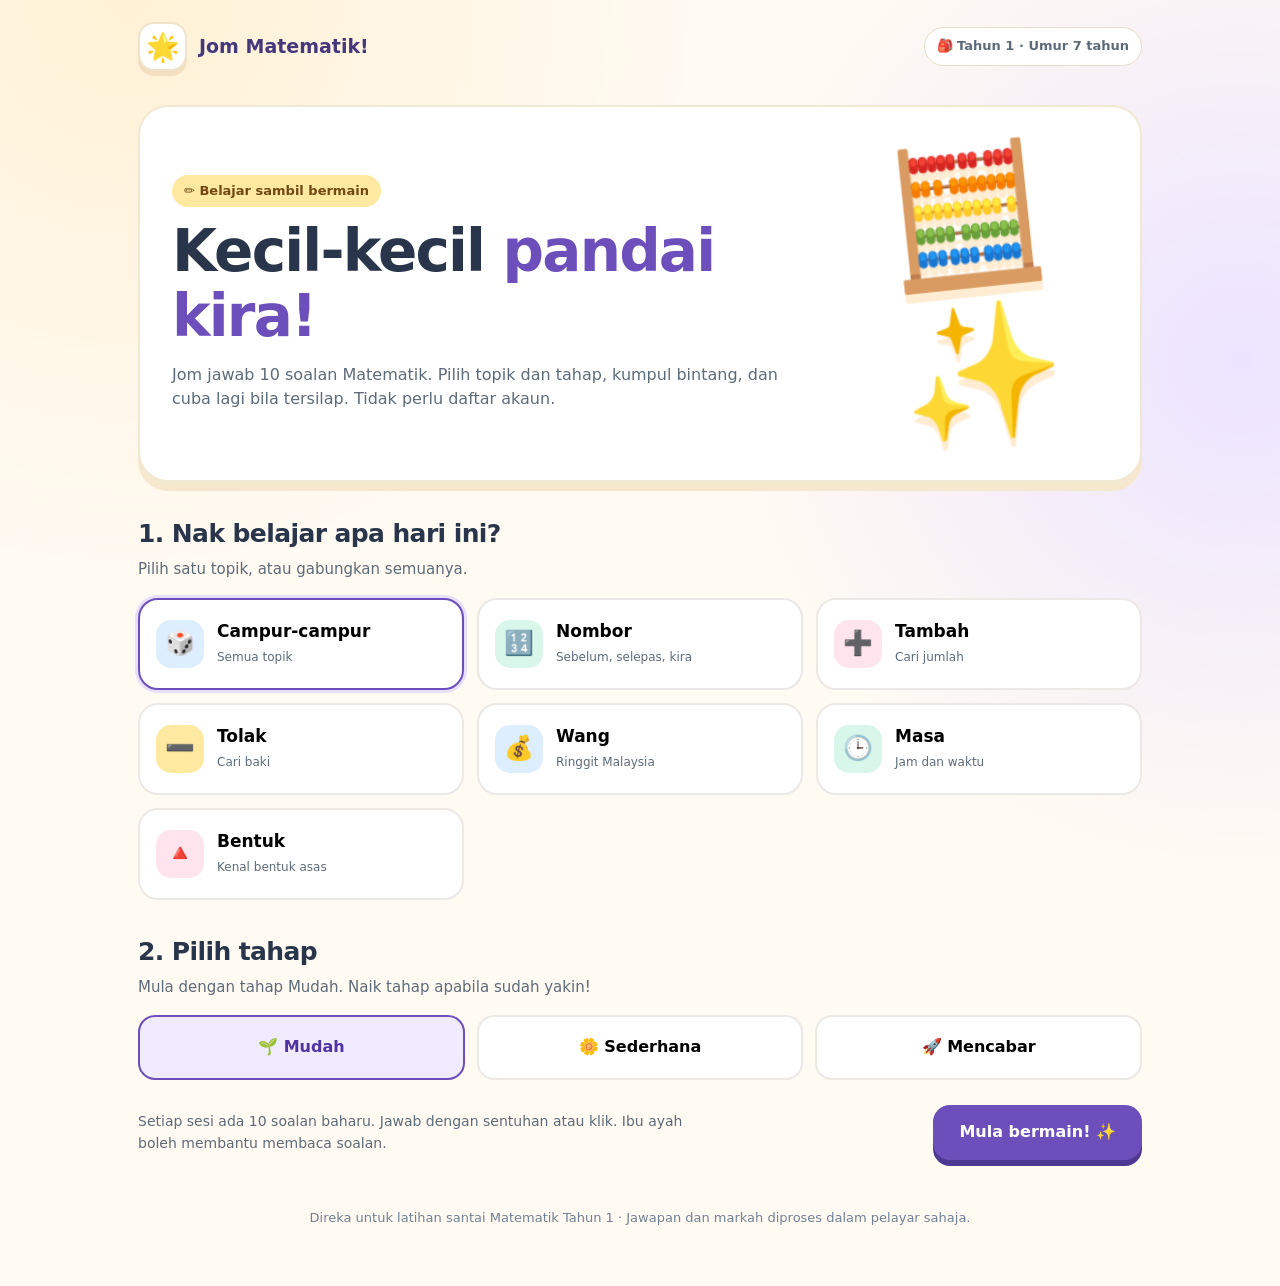
==== matematik-tahun-1/index.html @ 7fa4f987 "Add interactive Year 1 mathematics practice for age 7" ====
<!doctype html>
<html lang="ms">
<head>
  <meta charset="utf-8">
  <meta name="viewport" content="width=device-width, initial-scale=1">
  <meta name="theme-color" content="#fff8ed">
  <meta name="description" content="Latihan Matematik Tahun 1 untuk kanak-kanak 7 tahun: nombor, tambah, tolak, wang, masa dan bentuk.">
  <title>Jom Matematik! ⭐ | Latihan Tahun 1</title>
  <style>
    :root{--ink:#28354a;--muted:#5d6b79;--cream:#fffaf2;--white:#fff;--purple:#6c4fbb;--mint:#d8f6e9;--yellow:#ffe9a1;--blue:#dceeff;--pink:#ffe4ed;--orange:#ffb86b;--radius:24px}
    *{box-sizing:border-box} html{scroll-behavior:smooth} body{margin:0;background:radial-gradient(circle at 10% 0%,#fff1d5 0,transparent 33%),radial-gradient(circle at 97% 28%,#ece3ff 0,transparent 33%),var(--cream);font-family:ui-rounded,"Nunito","Trebuchet MS",system-ui,sans-serif;color:var(--ink);line-height:1.55}
    button{font:inherit;cursor:pointer}button:focus-visible{outline:4px solid #ffb747;outline-offset:3px}[hidden]{display:none!important}
    .wrap{max-width:1040px;margin:0 auto;padding:22px 18px 58px}
    header{display:flex;align-items:center;justify-content:space-between;gap:12px;margin-bottom:34px}
    .brand{display:flex;align-items:center;gap:12px;font-size:19px;font-weight:900;color:#45377b}.brand-mark{display:grid;place-items:center;background:white;border:2px solid #efe3cc;box-shadow:0 5px 0 #f3dfbd;border-radius:16px;width:49px;height:49px;font-size:27px}
    .pill{display:inline-flex;align-items:center;padding:8px 12px;border-radius:999px;background:#fff;border:1px solid #e8dcca;color:var(--muted);font-size:13px;font-weight:800}
    .hero{display:grid;grid-template-columns:1.7fr .7fr;gap:20px;align-items:center;padding:28px 32px;background:#fff;border:2px solid #f2e7d3;border-radius:30px;box-shadow:0 9px 0 #f6e8cf}
    h1,h2,h3,p{margin-top:0}h1{font-size:clamp(34px,5.5vw,58px);line-height:1.12;letter-spacing:-1.8px;margin:12px 0 14px}h1 span{color:var(--purple)}h2{font-size:25px;line-height:1.3;letter-spacing:-.6px;margin-bottom:8px}p{color:var(--muted);margin-bottom:0}
    .eyebrow{display:inline-block;background:var(--yellow);padding:6px 12px;border-radius:999px;font-weight:900;color:#714812;font-size:13px}
    .hero-art{font-size:clamp(75px,12vw,132px);text-align:center;transform:rotate(-6deg);filter:drop-shadow(0 9px 0 #ffecd2);line-height:1.2}
    .section{margin-top:36px}.section-desc{margin:0 0 16px;font-size:15px}
    .topic-grid{display:grid;grid-template-columns:repeat(3,1fr);gap:13px}
    .topic{display:flex;align-items:center;gap:13px;text-align:left;border:2px solid #ece8e6;border-radius:20px;background:#fff;padding:17px 16px;min-height:92px;transition:transform .15s,border-color .15s,box-shadow .15s}
    .topic:hover{transform:translateY(-2px)}.topic[aria-pressed=true]{border-color:var(--purple);box-shadow:0 0 0 3px #e8defd}
    .topic-icon{display:grid;place-items:center;flex:0 0 48px;height:48px;border-radius:15px;background:var(--blue);font-size:24px}
    .topic:nth-child(2) .topic-icon,.topic:nth-child(6) .topic-icon{background:var(--mint)}.topic:nth-child(3) .topic-icon,.topic:nth-child(7) .topic-icon{background:var(--pink)}.topic:nth-child(4) .topic-icon{background:var(--yellow)}
    .topic strong{display:block;font-size:17px}.topic small{color:var(--muted);font-size:12px}
    .level-grid{display:grid;grid-template-columns:repeat(3,1fr);gap:12px}
    .level{padding:17px 12px;background:#fff;border-radius:17px;border:2px solid #ece8e6;text-align:center;font-weight:850;min-height:65px}
    .level[aria-pressed=true]{border-color:var(--purple);background:#f1ebff;color:#5033a2}
    .cta{border:0;color:#fff;background:var(--purple);font-weight:900;border-radius:17px;padding:15px 26px;min-height:55px;box-shadow:0 6px 0 #4e3693;transition:transform .1s,box-shadow .1s}
    .cta:hover{filter:brightness(1.07)}.cta:active{transform:translateY(4px);box-shadow:0 2px 0 #4e3693}
    .start-area{display:flex;align-items:center;justify-content:space-between;gap:16px;margin-top:25px}.start-area p{max-width:560px;font-size:14px}
    .game-card{max-width:770px;margin:25px auto 0;background:white;border:2px solid #f1e2c8;border-radius:30px;padding:25px;box-shadow:0 8px 0 #f4e4c6}
    .game-head{display:flex;justify-content:space-between;align-items:center;gap:10px;margin-bottom:16px;font-size:15px;font-weight:900}
    .progress{width:100%;height:16px;background:#f1eaf8;border-radius:100px;overflow:hidden}.progress>div{height:100%;width:0;background:linear-gradient(90deg,#85dcb9,#7d66ce);transition:width .3s}
    .question{margin:26px 0 10px;text-align:center;font-size:clamp(26px,4.5vw,38px);font-weight:950;line-height:1.33;letter-spacing:-.5px}
    .visual{display:flex;justify-content:center;align-items:center;min-height:12px;margin:5px auto 12px;text-align:center;font-size:36px;line-height:1.3;max-width:470px;flex-wrap:wrap;gap:4px}
    .visual svg{max-width:170px;width:100%;height:135px}.visual .dotgroup{max-width:300px;font-size:30px;letter-spacing:4px}
    .choices{display:grid;grid-template-columns:repeat(2,1fr);gap:12px;margin-top:22px}
    .answer{border:2px solid #e5e0ea;background:#faf8ff;border-radius:19px;min-height:82px;font-size:clamp(20px,3.3vw,27px);font-weight:900;color:#342d52;transition:background .15s,transform .15s}
    .answer:hover:not(:disabled){transform:translateY(-2px);border-color:#a18ad9;background:#f2eaff}
    .answer.good{border-color:#36b386;background:#dcf8e9;color:#126848}.answer.bad{border-color:#e59da1;background:#ffe6e8;color:#9b2d46}.answer:disabled{cursor:default}
    .feedback{min-height:44px;padding:13px 16px;border-radius:14px;text-align:center;font-weight:900;margin-top:18px;background:#f5f1ff;color:#5139a0}
    .feedback.ok{background:#e0f8ed;color:#176b48}.feedback.retry{background:#fff0d9;color:#925512}
    .action-row{display:flex;gap:12px;align-items:center;justify-content:space-between;margin-top:16px;flex-wrap:wrap}
    .secondary{border:2px solid #d9d1e7;border-radius:14px;color:#55458b;background:#fff;font-weight:900;padding:12px 17px;min-height:50px}
    .secondary:hover{background:#f5efff}.soft-note{margin-top:25px;text-align:center;font-size:13px;color:#687487}
    .results{text-align:center;padding:25px 5px 13px}.result-emoji{font-size:75px}.results h2{font-size:36px;margin-top:10px}.score{font-size:24px;font-weight:950;color:#5036a0;margin:10px 0 15px}
    .result-buttons{display:flex;justify-content:center;gap:12px;flex-wrap:wrap;margin-top:25px}
    footer{text-align:center;margin-top:48px;color:#718094;font-size:13px}
    @media(max-width:700px){.wrap{padding:14px 14px 45px}header{margin-bottom:22px}.hero{grid-template-columns:1fr;padding:25px 22px}.hero-art{display:none}.topic-grid{grid-template-columns:repeat(2,1fr)}.topic{gap:9px;min-height:79px;padding:12px 10px}.topic-icon{flex-basis:39px;height:39px;font-size:22px}.topic strong{font-size:15px}.topic small{font-size:11px}.start-area{flex-direction:column;align-items:stretch}.start-area .cta{width:100%}.level-grid{gap:8px}.level{font-size:14px;padding:12px 7px}.game-card{padding:18px}.choices{gap:9px}.answer{min-height:76px}.action-row{justify-content:center}}
    @media(max-width:370px){.topic-grid{grid-template-columns:1fr}.brand{font-size:16px}}
    @media(prefers-reduced-motion:reduce){*{animation:none!important;transition:none!important;scroll-behavior:auto!important}}
  </style>
</head>
<body>
<div class="wrap">
  <header>
    <div class="brand"><span class="brand-mark" aria-hidden="true">🌟</span><span>Jom Matematik!</span></div>
    <div class="pill">🎒 Tahun 1 · Umur 7 tahun</div>
  </header>
  <main>
    <section id="setup">
      <div class="hero">
        <div><span class="eyebrow">✏️ Belajar sambil bermain</span><h1>Kecil-kecil <span>pandai kira!</span></h1><p>Jom jawab 10 soalan Matematik. Pilih topik dan tahap, kumpul bintang, dan cuba lagi bila tersilap. Tidak perlu daftar akaun.</p></div>
        <div class="hero-art" aria-hidden="true">🧮✨</div>
      </div>
      <div class="section">
        <h2>1. Nak belajar apa hari ini?</h2>
        <p class="section-desc">Pilih satu topik, atau gabungkan semuanya.</p>
        <div class="topic-grid" role="group" aria-label="Pilih topik">
          <button class="topic" type="button" data-topic="campur" aria-pressed="true"><span class="topic-icon">🎲</span><span><strong>Campur-campur</strong><small>Semua topik</small></span></button>
          <button class="topic" type="button" data-topic="nombor" aria-pressed="false"><span class="topic-icon">🔢</span><span><strong>Nombor</strong><small>Sebelum, selepas, kira</small></span></button>
          <button class="topic" type="button" data-topic="tambah" aria-pressed="false"><span class="topic-icon">➕</span><span><strong>Tambah</strong><small>Cari jumlah</small></span></button>
          <button class="topic" type="button" data-topic="tolak" aria-pressed="false"><span class="topic-icon">➖</span><span><strong>Tolak</strong><small>Cari baki</small></span></button>
          <button class="topic" type="button" data-topic="wang" aria-pressed="false"><span class="topic-icon">💰</span><span><strong>Wang</strong><small>Ringgit Malaysia</small></span></button>
          <button class="topic" type="button" data-topic="masa" aria-pressed="false"><span class="topic-icon">🕒</span><span><strong>Masa</strong><small>Jam dan waktu</small></span></button>
          <button class="topic" type="button" data-topic="bentuk" aria-pressed="false"><span class="topic-icon">🔺</span><span><strong>Bentuk</strong><small>Kenal bentuk asas</small></span></button>
        </div>
      </div>
      <div class="section">
        <h2>2. Pilih tahap</h2>
        <p class="section-desc">Mula dengan tahap Mudah. Naik tahap apabila sudah yakin!</p>
        <div class="level-grid" role="group" aria-label="Pilih tahap">
          <button class="level" type="button" data-level="mudah" aria-pressed="true">🌱 Mudah</button>
          <button class="level" type="button" data-level="sederhana" aria-pressed="false">🌼 Sederhana</button>
          <button class="level" type="button" data-level="mencabar" aria-pressed="false">🚀 Mencabar</button>
        </div>
      </div>
      <div class="start-area"><p>Setiap sesi ada 10 soalan baharu. Jawab dengan sentuhan atau klik. Ibu ayah boleh membantu membaca soalan.</p><button class="cta" id="start" type="button">Mula bermain! ✨</button></div>
    </section>

    <section id="quiz" hidden aria-label="Kuiz Matematik">
      <button id="back" type="button" class="secondary">← Pilih topik lain</button>
      <div class="game-card">
        <div class="game-head"><span id="counter">Soalan 1 / 10</span><span id="stars" aria-live="polite">⭐ 0 bintang</span></div>
        <div class="progress" role="progressbar" aria-label="Kemajuan latihan" aria-valuemin="0" aria-valuemax="10" aria-valuenow="0" id="progress"><div id="progress-fill"></div></div>
        <div id="question" class="question"></div>
        <div id="visual" class="visual" aria-hidden="true"></div>
        <div id="answers" class="choices" role="group" aria-label="Pilihan jawapan"></div>
        <div id="feedback" class="feedback" role="status" aria-live="polite" hidden></div>
        <div class="action-row">
          <button id="hint" type="button" class="secondary">💡 Petunjuk</button>
          <button id="reveal" type="button" class="secondary">👀 Tunjuk jawapan</button>
          <button id="next" type="button" class="cta" hidden>Soalan seterusnya →</button>
        </div>
      </div>
      <div class="soft-note">Tidak mengapa kalau salah. Yang penting, cuba dan belajar! 💛</div>
    </section>

    <section id="end" hidden>
      <div class="game-card results">
        <div class="result-emoji" id="end-emoji" aria-hidden="true">🏆</div><h2 id="end-title">Syabas!</h2>
        <div class="score" id="final-score">⭐ 0 / 10 bintang</div>
        <p id="end-message">Hebat kerana terus mencuba!</p>
        <div class="result-buttons"><button id="again" type="button" class="cta">Main lagi! 🔁</button><button id="change" type="button" class="secondary">Tukar topik</button></div>
      </div>
    </section>
  </main>
  <footer>Direka untuk latihan santai Matematik Tahun 1 · Jawapan dan markah diproses dalam pelayar sahaja.</footer>
</div>
<script>
(function () {
  "use strict";
  var topics = ["nombor","tambah","tolak","wang","masa","bentuk"];
  var selectedTopic = "campur";
  var selectedLevel = "mudah";
  var game = null;
  var $ = function(id){ return document.getElementById(id); };
  var random = function(min,max){ return Math.floor(Math.random()*(max-min+1))+min; };
  var pick = function(arr){ return arr[random(0,arr.length-1)]; };
  var shuffle = function(arr){ for(var i=arr.length-1;i>0;i--){ var j=random(0,i),tmp=arr[i];arr[i]=arr[j];arr[j]=tmp; }return arr; };
  var maxNumber = function(){ return selectedLevel==="mudah" ? 10 : selectedLevel==="sederhana" ? 20 : 100; };
  var shapes = [
    {name:"Segi tiga",svg:'<polygon points="80,13 16,107 144,107" fill="#ffd88f" stroke="#d48f34" stroke-width="5" stroke-linejoin="round"/>'},
    {name:"Segi empat sama",svg:'<rect x="32" y="13" width="96" height="96" rx="7" fill="#b3e8e0" stroke="#329b90" stroke-width="5"/>'},
    {name:"Segi empat tepat",svg:'<rect x="12" y="28" width="136" height="70" rx="7" fill="#dccdfd" stroke="#8965bb" stroke-width="5"/>'},
    {name:"Bulatan",svg:'<circle cx="80" cy="61" r="49" fill="#ffbed0" stroke="#d7658b" stroke-width="5"/>'}
  ];
  function numericOptions(correct,limit){
    var choices = [correct], offsets=[1,-1,2,-2,3,-3,4,-4,5,-5,10,-10];
    shuffle(offsets);
    for(var i=0;i<offsets.length&&choices.length<4;i++){
      var c=correct+offsets[i];
      if(c>=0 && c<=limit && choices.indexOf(c)===-1) choices.push(c);
    }
    for(var n=0;n<=Math.max(limit,12)&&choices.length<4;n++){
      if(choices.indexOf(n)===-1) choices.push(n);
    }
    return shuffle(choices);
  }
  function makeQuestion(topic){
    var max = maxNumber(), a,b,c,question,answer,hint,visual="",options=null,prefix="";
    if(topic==="nombor"){
      var mode=random(0,2);
      if(mode===0){a=random(1,max-1);question="Apakah nombor selepas "+a+"?";answer=a+1;hint="Kira satu langkah ke hadapan.";}
      else if(mode===1){a=random(2,max);question="Apakah nombor sebelum "+a+"?";answer=a-1;hint="Kira satu langkah ke belakang.";}
      else {a=random(2,Math.min(max,10));question="Berapakah bilangan bintang ini?";answer=a;hint="Kira satu demi satu: 1, 2, 3, ...";visual='<div class="dotgroup">'+Array(a+1).join("⭐")+'</div>';}
    } else if(topic==="tambah"){
      a=random(1,max-1); b=random(1,max-a);answer=a+b;question=a+" + "+b+" = ?";hint="Mulakan dengan "+a+", kemudian kira "+b+" lagi.";
      if(max===10) visual='<div class="dotgroup">'+Array(a+1).join("🍎")+'<br>+ '+Array(b+1).join("🍏")+'</div>';
    } else if(topic==="tolak"){
      a=random(2,max);b=random(1,a);answer=a-b;question=a+" − "+b+" = ?";hint="Mulakan dengan "+a+", kemudian undur "+b+" langkah.";
      if(a<=10) visual='<div class="dotgroup">'+Array(a+1).join("🍊")+'</div>';
    } else if(topic==="wang"){
      max=selectedLevel==="mudah"?5:10;a=random(1,max-1);b=random(1,max-a);
      answer=a+b;question="Ada RM"+a+". Dapat lagi RM"+b+". Berapa jumlah wang?";hint="Tambah "+a+" ringgit dengan "+b+" ringgit.";prefix="RM ";
    } else if(topic==="masa"){
      a=random(1,9);b=selectedLevel==="mudah"?1:random(1,3);answer=a+b;
      question="Sekarang pukul "+a+":00. "+b+" jam kemudian pukul berapa?";hint="Gerakkan waktu ke hadapan sebanyak "+b+" jam.";prefix="Pukul ";
    } else if(topic==="bentuk"){
      var shape=pick(shapes);question="Apakah nama bentuk ini?";answer=shape.name;hint="Lihat jumlah sisi dan bentuk garisan.";visual='<svg viewBox="0 0 160 122" role="img" aria-label="Rajah bentuk geometri">'+shape.svg+'</svg>';options=shuffle(shapes.map(function(s){return s.name;}));
    }
    if(!options) options=numericOptions(answer,topic==="masa"?12:topic==="wang"?10:Math.max(max,10));
    return {topic:topic,question:question,answer:answer,hint:hint,visual:visual,options:options,prefix:prefix,key:topic+"|"+question+"|"+answer};
  }
  function createRound(){
    var order = selectedTopic==="campur" ? shuffle(topics.concat(shuffle(topics.slice()).slice(0,4))) : Array(10).fill(selectedTopic);
    var used = new Set(),result=[];
    for(var i=0;i<order.length;i++){
      var q,tries=0;
      do{q=makeQuestion(order[i]);tries++;}while(used.has(q.key)&&tries<60);
      used.add(q.key);result.push(q);
    }
    return result;
  }
  function show(section){
    ["setup","quiz","end"].forEach(function(id){ $(id).hidden=id!==section; });
    window.scrollTo({top:0,behavior:"smooth"});
  }
  function text(element,value){element.textContent=String(value);}
  function start(){
    game={questions:createRound(),index:0,stars:0,attempted:false,done:false};
    show("quiz");render();
  }
  function render(){
    var q=game.questions[game.index];
    game.attempted=false;game.done=false;
    text($("counter"),"Soalan "+(game.index+1)+" / 10");
    text($("stars"),"⭐ "+game.stars+" bintang");
    $("progress-fill").style.width=((game.index)/10*100)+"%";
    $("progress").setAttribute("aria-valuenow",String(game.index));
    text($("question"),q.question);
    $("visual").innerHTML=q.visual;
    $("answers").replaceChildren();
    q.options.forEach(function(value){
      var btn=document.createElement("button");btn.type="button";btn.className="answer";btn.textContent=q.prefix+String(value);
      btn.addEventListener("click",function(){selectAnswer(btn,value);});
      $("answers").appendChild(btn);
    });
    $("feedback").hidden=true;$("feedback").className="feedback";
    $("hint").hidden=false;$("reveal").hidden=false;$("next").hidden=true;
    $("next").textContent=game.index===9?"Lihat keputusan 🏆":"Soalan seterusnya →";
  }
  function feedback(msg,kind){
    text($("feedback"),msg);$("feedback").hidden=false;$("feedback").className="feedback "+kind;
  }
  function finishQuestion(correct,button){
    if(game.done) return;
    game.done=true;
    if(correct && !game.attempted){game.stars++;text($("stars"),"⭐ "+game.stars+" bintang");}
    Array.from($("answers").children).forEach(function(el,i){
      el.disabled=true;
      if(game.questions[game.index].options[i]===game.questions[game.index].answer)el.classList.add("good");
    });
    if(button&&correct)button.classList.add("good");
    $("hint").hidden=true;$("reveal").hidden=true;$("next").hidden=false;
  }
  function selectAnswer(button,value){
    if(game.done||button.disabled)return;
    var q=game.questions[game.index];
    if(value===q.answer){finishQuestion(true,button);feedback(game.attempted?"Ya, betul! Bagus kerana terus mencuba! 🌈":"Tepat! Kamu dapat satu bintang! ⭐","ok");}
    else{game.attempted=true;button.disabled=true;button.classList.add("bad");feedback("Belum tepat. Cuba jawapan lain, kamu boleh! 💛","retry");}
  }
  function revealAnswer(){
    if(game.done)return;
    game.attempted=true;var q=game.questions[game.index];finishQuestion(false,null);
    feedback("Jawapan: "+q.prefix+q.answer+". Tidak mengapa, kita belajar bersama. 🌼","retry");
  }
  function next(){
    if(!game.done)return;
    game.index++;
    if(game.index>=10){
      show("end");$("progress-fill").style.width="100%";$("progress").setAttribute("aria-valuenow","10");
      var excellent=game.stars>=8;
      text($("end-emoji"),excellent?"🏆":game.stars>=5?"🌟":"💛");
      text($("end-title"),excellent?"Hebat sekali!":"Syabas kerana mencuba!");
      text($("final-score"),"⭐ "+game.stars+" / 10 bintang");
      text($("end-message"),excellent?"Kamu sudah mahir! Mahu cuba tahap seterusnya?":"Setiap soalan membantu kita belajar. Jom cuba sekali lagi!");
    } else render();
  }
  document.querySelectorAll("[data-topic]").forEach(function(button){
    button.addEventListener("click",function(){
      selectedTopic=button.dataset.topic;
      document.querySelectorAll("[data-topic]").forEach(function(x){x.setAttribute("aria-pressed",String(x===button));});
    });
  });
  document.querySelectorAll("[data-level]").forEach(function(button){
    button.addEventListener("click",function(){
      selectedLevel=button.dataset.level;
      document.querySelectorAll("[data-level]").forEach(function(x){x.setAttribute("aria-pressed",String(x===button));});
    });
  });
  $("start").addEventListener("click",start);
  $("again").addEventListener("click",start);
  $("change").addEventListener("click",function(){show("setup");});
  $("back").addEventListener("click",function(){show("setup");});
  $("hint").addEventListener("click",function(){feedback("💡 "+game.questions[game.index].hint,"retry");});
  $("reveal").addEventListener("click",revealAnswer);
  $("next").addEventListener("click",next);
})();
</script>
</body>
</html>
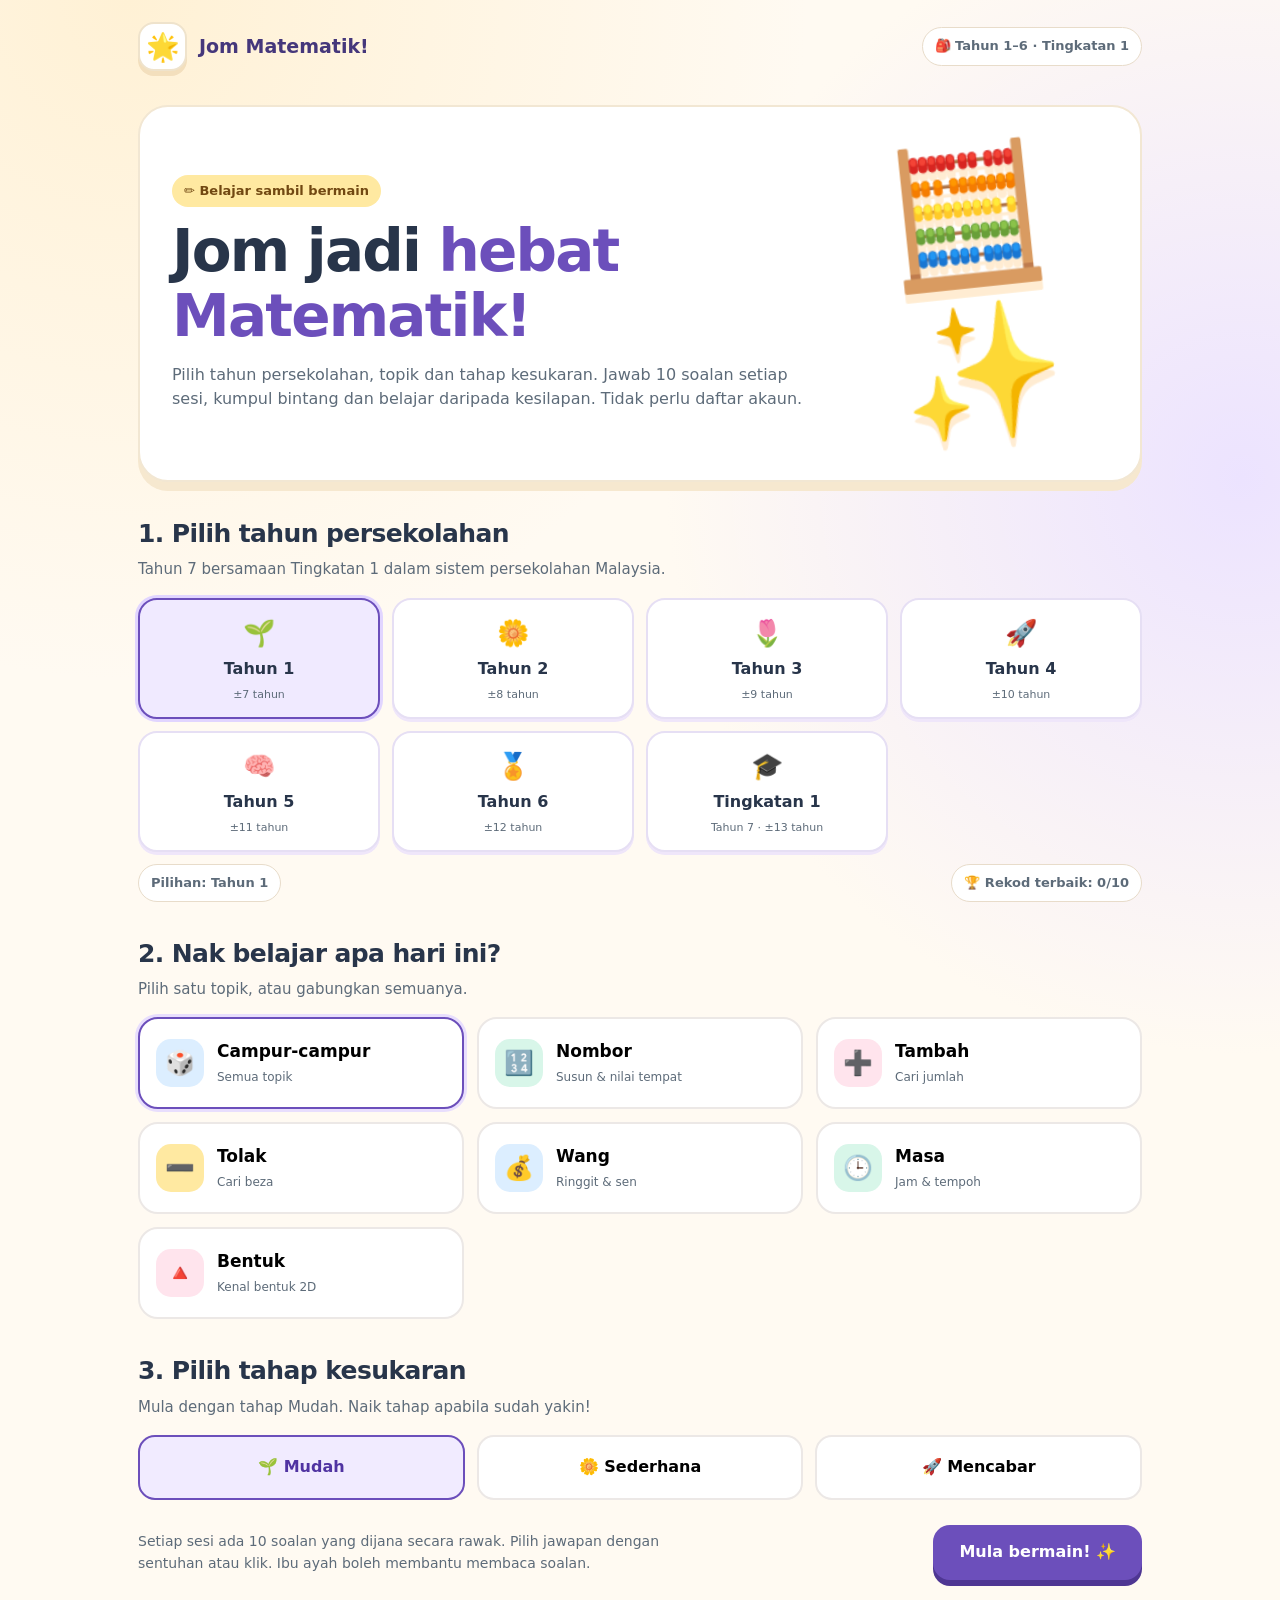
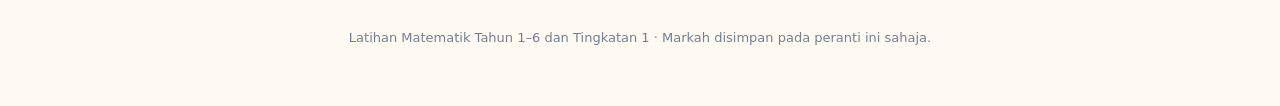
==== commit d9c7b685: "Upgrade Jom Matematik interface to support Year 1 through Form 1" ====
--- a/matematik-tahun-1/index.html
+++ b/matematik-tahun-1/index.html
@@ -4,8 +4,8 @@
   <meta charset="utf-8">
   <meta name="viewport" content="width=device-width, initial-scale=1">
   <meta name="theme-color" content="#fff8ed">
-  <meta name="description" content="Latihan Matematik Tahun 1 untuk kanak-kanak 7 tahun: nombor, tambah, tolak, wang, masa dan bentuk.">
-  <title>Jom Matematik! ⭐ | Latihan Tahun 1</title>
+  <meta name="description" content="Latihan Matematik interaktif Tahun 1 hingga Tahun 6 dan Tingkatan 1. Kuiz, petunjuk, bintang dan soalan mengikut tahap.">
+  <title>Jom Matematik! ⭐ | Tahun 1 hingga Tingkatan 1</title>
   <style>
     :root{--ink:#28354a;--muted:#5d6b79;--cream:#fffaf2;--white:#fff;--purple:#6c4fbb;--mint:#d8f6e9;--yellow:#ffe9a1;--blue:#dceeff;--pink:#ffe4ed;--orange:#ffb86b;--radius:24px}
     *{box-sizing:border-box} html{scroll-behavior:smooth} body{margin:0;background:radial-gradient(circle at 10% 0%,#fff1d5 0,transparent 33%),radial-gradient(circle at 97% 28%,#ece3ff 0,transparent 33%),var(--cream);font-family:ui-rounded,"Nunito","Trebuchet MS",system-ui,sans-serif;color:var(--ink);line-height:1.55}
@@ -52,35 +52,42 @@
     @media(max-width:700px){.wrap{padding:14px 14px 45px}header{margin-bottom:22px}.hero{grid-template-columns:1fr;padding:25px 22px}.hero-art{display:none}.topic-grid{grid-template-columns:repeat(2,1fr)}.topic{gap:9px;min-height:79px;padding:12px 10px}.topic-icon{flex-basis:39px;height:39px;font-size:22px}.topic strong{font-size:15px}.topic small{font-size:11px}.start-area{flex-direction:column;align-items:stretch}.start-area .cta{width:100%}.level-grid{gap:8px}.level{font-size:14px;padding:12px 7px}.game-card{padding:18px}.choices{gap:9px}.answer{min-height:76px}.action-row{justify-content:center}}
     @media(max-width:370px){.topic-grid{grid-template-columns:1fr}.brand{font-size:16px}}
     @media(prefers-reduced-motion:reduce){*{animation:none!important;transition:none!important;scroll-behavior:auto!important}}
+  
+    .year-grid{display:grid;grid-template-columns:repeat(4,minmax(0,1fr));gap:12px}
+    .year-card{border:2px solid #e6dff4;background:white;min-height:121px;padding:13px 7px;border-radius:19px;display:flex;align-items:center;justify-content:center;flex-direction:column;gap:4px;box-shadow:0 3px 0 #efe6fa;color:var(--ink)}
+    .year-card:hover{border-color:#a68edb;transform:translateY(-1px)}
+    .year-card[aria-pressed="true"]{background:#f0eaff;border-color:var(--purple);box-shadow:0 0 0 3px #e1d5ff}
+    .year-card strong{font-size:16px}.year-card small{font-size:11px;color:var(--muted)}.year-emoji{font-size:26px}
+    .year-foot{display:flex;flex-wrap:wrap;justify-content:space-between;gap:8px;margin-top:12px}
+    @media(max-width:700px){.year-grid{grid-template-columns:repeat(3,minmax(0,1fr))}.year-card{min-height:104px}.year-card strong{font-size:14px}}
+    @media(max-width:370px){.year-grid{grid-template-columns:repeat(2,minmax(0,1fr))}}
   </style>
 </head>
 <body>
 <div class="wrap">
   <header>
     <div class="brand"><span class="brand-mark" aria-hidden="true">🌟</span><span>Jom Matematik!</span></div>
-    <div class="pill">🎒 Tahun 1 · Umur 7 tahun</div>
+    <div class="pill">🎒 Tahun 1–6 · Tingkatan 1</div>
   </header>
   <main>
     <section id="setup">
       <div class="hero">
-        <div><span class="eyebrow">✏️ Belajar sambil bermain</span><h1>Kecil-kecil <span>pandai kira!</span></h1><p>Jom jawab 10 soalan Matematik. Pilih topik dan tahap, kumpul bintang, dan cuba lagi bila tersilap. Tidak perlu daftar akaun.</p></div>
+        <div><span class="eyebrow">✏️ Belajar sambil bermain</span><h1>Jom jadi <span>hebat Matematik!</span></h1><p>Pilih tahun persekolahan, topik dan tahap kesukaran. Jawab 10 soalan setiap sesi, kumpul bintang dan belajar daripada kesilapan. Tidak perlu daftar akaun.</p></div>
         <div class="hero-art" aria-hidden="true">🧮✨</div>
       </div>
       <div class="section">
-        <h2>1. Nak belajar apa hari ini?</h2>
-        <p class="section-desc">Pilih satu topik, atau gabungkan semuanya.</p>
-        <div class="topic-grid" role="group" aria-label="Pilih topik">
-          <button class="topic" type="button" data-topic="campur" aria-pressed="true"><span class="topic-icon">🎲</span><span><strong>Campur-campur</strong><small>Semua topik</small></span></button>
-          <button class="topic" type="button" data-topic="nombor" aria-pressed="false"><span class="topic-icon">🔢</span><span><strong>Nombor</strong><small>Sebelum, selepas, kira</small></span></button>
-          <button class="topic" type="button" data-topic="tambah" aria-pressed="false"><span class="topic-icon">➕</span><span><strong>Tambah</strong><small>Cari jumlah</small></span></button>
-          <button class="topic" type="button" data-topic="tolak" aria-pressed="false"><span class="topic-icon">➖</span><span><strong>Tolak</strong><small>Cari baki</small></span></button>
-          <button class="topic" type="button" data-topic="wang" aria-pressed="false"><span class="topic-icon">💰</span><span><strong>Wang</strong><small>Ringgit Malaysia</small></span></button>
-          <button class="topic" type="button" data-topic="masa" aria-pressed="false"><span class="topic-icon">🕒</span><span><strong>Masa</strong><small>Jam dan waktu</small></span></button>
-          <button class="topic" type="button" data-topic="bentuk" aria-pressed="false"><span class="topic-icon">🔺</span><span><strong>Bentuk</strong><small>Kenal bentuk asas</small></span></button>
-        </div>
+        <h2>1. Pilih tahun persekolahan</h2>
+        <p class="section-desc">Tahun 7 bersamaan Tingkatan 1 dalam sistem persekolahan Malaysia.</p>
+        <div id="year-grid" class="year-grid" role="group" aria-label="Pilih tahun persekolahan"></div>
+        <div class="year-foot"><span class="pill" id="grade-status">Pilihan: Tahun 1</span><span class="pill" id="best-label">🏆 Rekod terbaik: 0/10</span></div>
       </div>
       <div class="section">
-        <h2>2. Pilih tahap</h2>
+        <h2>2. Nak belajar apa hari ini?</h2>
+        <p class="section-desc">Pilih satu topik, atau gabungkan semuanya.</p>
+        <div class="topic-grid" id="topic-grid" role="group" aria-label="Pilih topik"></div>
+      </div>
+      <div class="section">
+        <h2>3. Pilih tahap kesukaran</h2>
         <p class="section-desc">Mula dengan tahap Mudah. Naik tahap apabila sudah yakin!</p>
         <div class="level-grid" role="group" aria-label="Pilih tahap">
           <button class="level" type="button" data-level="mudah" aria-pressed="true">🌱 Mudah</button>
@@ -88,7 +95,7 @@
           <button class="level" type="button" data-level="mencabar" aria-pressed="false">🚀 Mencabar</button>
         </div>
       </div>
-      <div class="start-area"><p>Setiap sesi ada 10 soalan baharu. Jawab dengan sentuhan atau klik. Ibu ayah boleh membantu membaca soalan.</p><button class="cta" id="start" type="button">Mula bermain! ✨</button></div>
+      <div class="start-area"><p>Setiap sesi ada 10 soalan yang dijana secara rawak. Pilih jawapan dengan sentuhan atau klik. Ibu ayah boleh membantu membaca soalan.</p><button class="cta" id="start" type="button">Mula bermain! ✨</button></div>
     </section>
 
     <section id="quiz" hidden aria-label="Kuiz Matematik">
@@ -118,158 +125,8 @@
       </div>
     </section>
   </main>
-  <footer>Direka untuk latihan santai Matematik Tahun 1 · Jawapan dan markah diproses dalam pelayar sahaja.</footer>
+  <footer>Latihan Matematik Tahun 1–6 dan Tingkatan 1 · Markah disimpan pada peranti ini sahaja.</footer>
 </div>
-<script>
-(function () {
-  "use strict";
-  var topics = ["nombor","tambah","tolak","wang","masa","bentuk"];
-  var selectedTopic = "campur";
-  var selectedLevel = "mudah";
-  var game = null;
-  var $ = function(id){ return document.getElementById(id); };
-  var random = function(min,max){ return Math.floor(Math.random()*(max-min+1))+min; };
-  var pick = function(arr){ return arr[random(0,arr.length-1)]; };
-  var shuffle = function(arr){ for(var i=arr.length-1;i>0;i--){ var j=random(0,i),tmp=arr[i];arr[i]=arr[j];arr[j]=tmp; }return arr; };
-  var maxNumber = function(){ return selectedLevel==="mudah" ? 10 : selectedLevel==="sederhana" ? 20 : 100; };
-  var shapes = [
-    {name:"Segi tiga",svg:'<polygon points="80,13 16,107 144,107" fill="#ffd88f" stroke="#d48f34" stroke-width="5" stroke-linejoin="round"/>'},
-    {name:"Segi empat sama",svg:'<rect x="32" y="13" width="96" height="96" rx="7" fill="#b3e8e0" stroke="#329b90" stroke-width="5"/>'},
-    {name:"Segi empat tepat",svg:'<rect x="12" y="28" width="136" height="70" rx="7" fill="#dccdfd" stroke="#8965bb" stroke-width="5"/>'},
-    {name:"Bulatan",svg:'<circle cx="80" cy="61" r="49" fill="#ffbed0" stroke="#d7658b" stroke-width="5"/>'}
-  ];
-  function numericOptions(correct,limit){
-    var choices = [correct], offsets=[1,-1,2,-2,3,-3,4,-4,5,-5,10,-10];
-    shuffle(offsets);
-    for(var i=0;i<offsets.length&&choices.length<4;i++){
-      var c=correct+offsets[i];
-      if(c>=0 && c<=limit && choices.indexOf(c)===-1) choices.push(c);
-    }
-    for(var n=0;n<=Math.max(limit,12)&&choices.length<4;n++){
-      if(choices.indexOf(n)===-1) choices.push(n);
-    }
-    return shuffle(choices);
-  }
-  function makeQuestion(topic){
-    var max = maxNumber(), a,b,c,question,answer,hint,visual="",options=null,prefix="";
-    if(topic==="nombor"){
-      var mode=random(0,2);
-      if(mode===0){a=random(1,max-1);question="Apakah nombor selepas "+a+"?";answer=a+1;hint="Kira satu langkah ke hadapan.";}
-      else if(mode===1){a=random(2,max);question="Apakah nombor sebelum "+a+"?";answer=a-1;hint="Kira satu langkah ke belakang.";}
-      else {a=random(2,Math.min(max,10));question="Berapakah bilangan bintang ini?";answer=a;hint="Kira satu demi satu: 1, 2, 3, ...";visual='<div class="dotgroup">'+Array(a+1).join("⭐")+'</div>';}
-    } else if(topic==="tambah"){
-      a=random(1,max-1); b=random(1,max-a);answer=a+b;question=a+" + "+b+" = ?";hint="Mulakan dengan "+a+", kemudian kira "+b+" lagi.";
-      if(max===10) visual='<div class="dotgroup">'+Array(a+1).join("🍎")+'<br>+ '+Array(b+1).join("🍏")+'</div>';
-    } else if(topic==="tolak"){
-      a=random(2,max);b=random(1,a);answer=a-b;question=a+" − "+b+" = ?";hint="Mulakan dengan "+a+", kemudian undur "+b+" langkah.";
-      if(a<=10) visual='<div class="dotgroup">'+Array(a+1).join("🍊")+'</div>';
-    } else if(topic==="wang"){
-      max=selectedLevel==="mudah"?5:10;a=random(1,max-1);b=random(1,max-a);
-      answer=a+b;question="Ada RM"+a+". Dapat lagi RM"+b+". Berapa jumlah wang?";hint="Tambah "+a+" ringgit dengan "+b+" ringgit.";prefix="RM ";
-    } else if(topic==="masa"){
-      a=random(1,9);b=selectedLevel==="mudah"?1:random(1,3);answer=a+b;
-      question="Sekarang pukul "+a+":00. "+b+" jam kemudian pukul berapa?";hint="Gerakkan waktu ke hadapan sebanyak "+b+" jam.";prefix="Pukul ";
-    } else if(topic==="bentuk"){
-      var shape=pick(shapes);question="Apakah nama bentuk ini?";answer=shape.name;hint="Lihat jumlah sisi dan bentuk garisan.";visual='<svg viewBox="0 0 160 122" role="img" aria-label="Rajah bentuk geometri">'+shape.svg+'</svg>';options=shuffle(shapes.map(function(s){return s.name;}));
-    }
-    if(!options) options=numericOptions(answer,topic==="masa"?12:topic==="wang"?10:Math.max(max,10));
-    return {topic:topic,question:question,answer:answer,hint:hint,visual:visual,options:options,prefix:prefix,key:topic+"|"+question+"|"+answer};
-  }
-  function createRound(){
-    var order = selectedTopic==="campur" ? shuffle(topics.concat(shuffle(topics.slice()).slice(0,4))) : Array(10).fill(selectedTopic);
-    var used = new Set(),result=[];
-    for(var i=0;i<order.length;i++){
-      var q,tries=0;
-      do{q=makeQuestion(order[i]);tries++;}while(used.has(q.key)&&tries<60);
-      used.add(q.key);result.push(q);
-    }
-    return result;
-  }
-  function show(section){
-    ["setup","quiz","end"].forEach(function(id){ $(id).hidden=id!==section; });
-    window.scrollTo({top:0,behavior:"smooth"});
-  }
-  function text(element,value){element.textContent=String(value);}
-  function start(){
-    game={questions:createRound(),index:0,stars:0,attempted:false,done:false};
-    show("quiz");render();
-  }
-  function render(){
-    var q=game.questions[game.index];
-    game.attempted=false;game.done=false;
-    text($("counter"),"Soalan "+(game.index+1)+" / 10");
-    text($("stars"),"⭐ "+game.stars+" bintang");
-    $("progress-fill").style.width=((game.index)/10*100)+"%";
-    $("progress").setAttribute("aria-valuenow",String(game.index));
-    text($("question"),q.question);
-    $("visual").innerHTML=q.visual;
-    $("answers").replaceChildren();
-    q.options.forEach(function(value){
-      var btn=document.createElement("button");btn.type="button";btn.className="answer";btn.textContent=q.prefix+String(value);
-      btn.addEventListener("click",function(){selectAnswer(btn,value);});
-      $("answers").appendChild(btn);
-    });
-    $("feedback").hidden=true;$("feedback").className="feedback";
-    $("hint").hidden=false;$("reveal").hidden=false;$("next").hidden=true;
-    $("next").textContent=game.index===9?"Lihat keputusan 🏆":"Soalan seterusnya →";
-  }
-  function feedback(msg,kind){
-    text($("feedback"),msg);$("feedback").hidden=false;$("feedback").className="feedback "+kind;
-  }
-  function finishQuestion(correct,button){
-    if(game.done) return;
-    game.done=true;
-    if(correct && !game.attempted){game.stars++;text($("stars"),"⭐ "+game.stars+" bintang");}
-    Array.from($("answers").children).forEach(function(el,i){
-      el.disabled=true;
-      if(game.questions[game.index].options[i]===game.questions[game.index].answer)el.classList.add("good");
-    });
-    if(button&&correct)button.classList.add("good");
-    $("hint").hidden=true;$("reveal").hidden=true;$("next").hidden=false;
-  }
-  function selectAnswer(button,value){
-    if(game.done||button.disabled)return;
-    var q=game.questions[game.index];
-    if(value===q.answer){finishQuestion(true,button);feedback(game.attempted?"Ya, betul! Bagus kerana terus mencuba! 🌈":"Tepat! Kamu dapat satu bintang! ⭐","ok");}
-    else{game.attempted=true;button.disabled=true;button.classList.add("bad");feedback("Belum tepat. Cuba jawapan lain, kamu boleh! 💛","retry");}
-  }
-  function revealAnswer(){
-    if(game.done)return;
-    game.attempted=true;var q=game.questions[game.index];finishQuestion(false,null);
-    feedback("Jawapan: "+q.prefix+q.answer+". Tidak mengapa, kita belajar bersama. 🌼","retry");
-  }
-  function next(){
-    if(!game.done)return;
-    game.index++;
-    if(game.index>=10){
-      show("end");$("progress-fill").style.width="100%";$("progress").setAttribute("aria-valuenow","10");
-      var excellent=game.stars>=8;
-      text($("end-emoji"),excellent?"🏆":game.stars>=5?"🌟":"💛");
-      text($("end-title"),excellent?"Hebat sekali!":"Syabas kerana mencuba!");
-      text($("final-score"),"⭐ "+game.stars+" / 10 bintang");
-      text($("end-message"),excellent?"Kamu sudah mahir! Mahu cuba tahap seterusnya?":"Setiap soalan membantu kita belajar. Jom cuba sekali lagi!");
-    } else render();
-  }
-  document.querySelectorAll("[data-topic]").forEach(function(button){
-    button.addEventListener("click",function(){
-      selectedTopic=button.dataset.topic;
-      document.querySelectorAll("[data-topic]").forEach(function(x){x.setAttribute("aria-pressed",String(x===button));});
-    });
-  });
-  document.querySelectorAll("[data-level]").forEach(function(button){
-    button.addEventListener("click",function(){
-      selectedLevel=button.dataset.level;
-      document.querySelectorAll("[data-level]").forEach(function(x){x.setAttribute("aria-pressed",String(x===button));});
-    });
-  });
-  $("start").addEventListener("click",start);
-  $("again").addEventListener("click",start);
-  $("change").addEventListener("click",function(){show("setup");});
-  $("back").addEventListener("click",function(){show("setup");});
-  $("hint").addEventListener("click",function(){feedback("💡 "+game.questions[game.index].hint,"retry");});
-  $("reveal").addEventListener("click",revealAnswer);
-  $("next").addEventListener("click",next);
-})();
-</script>
+<script src="engine.js" defer></script>
 </body>
 </html>
